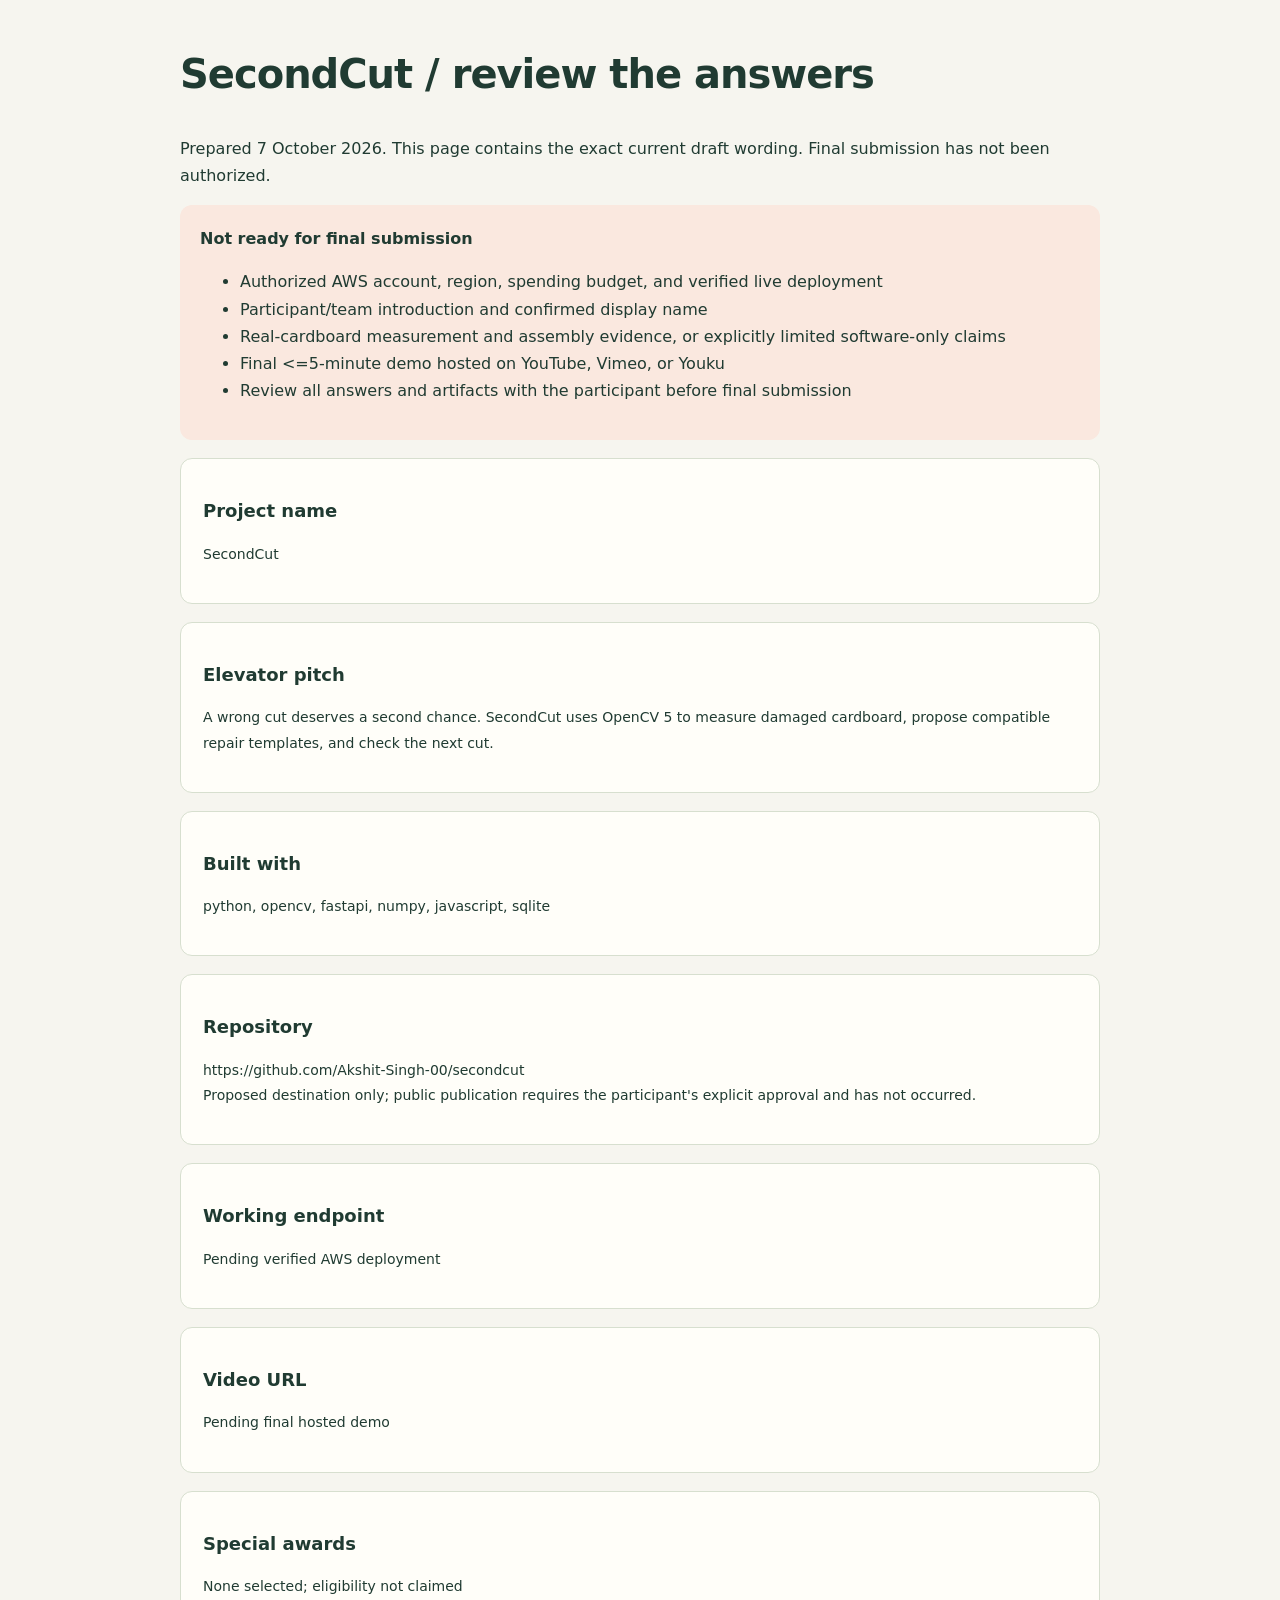
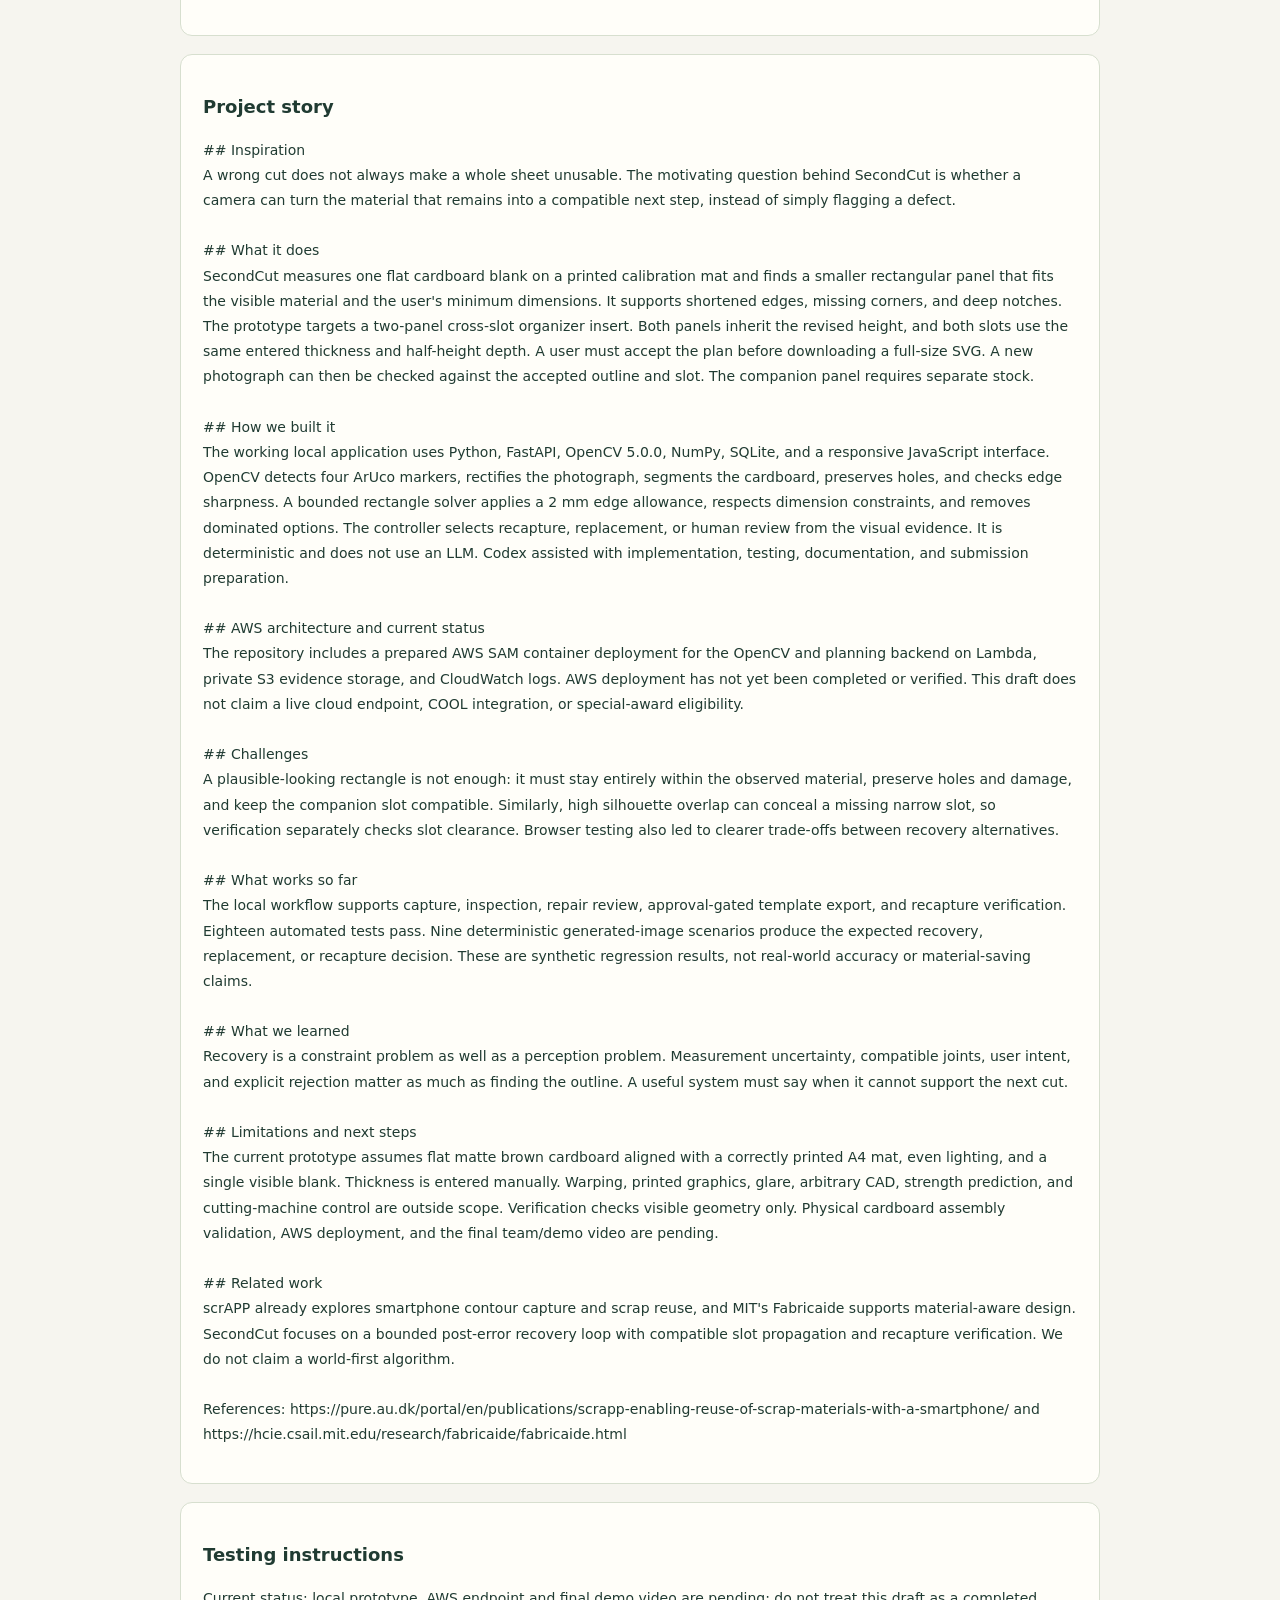
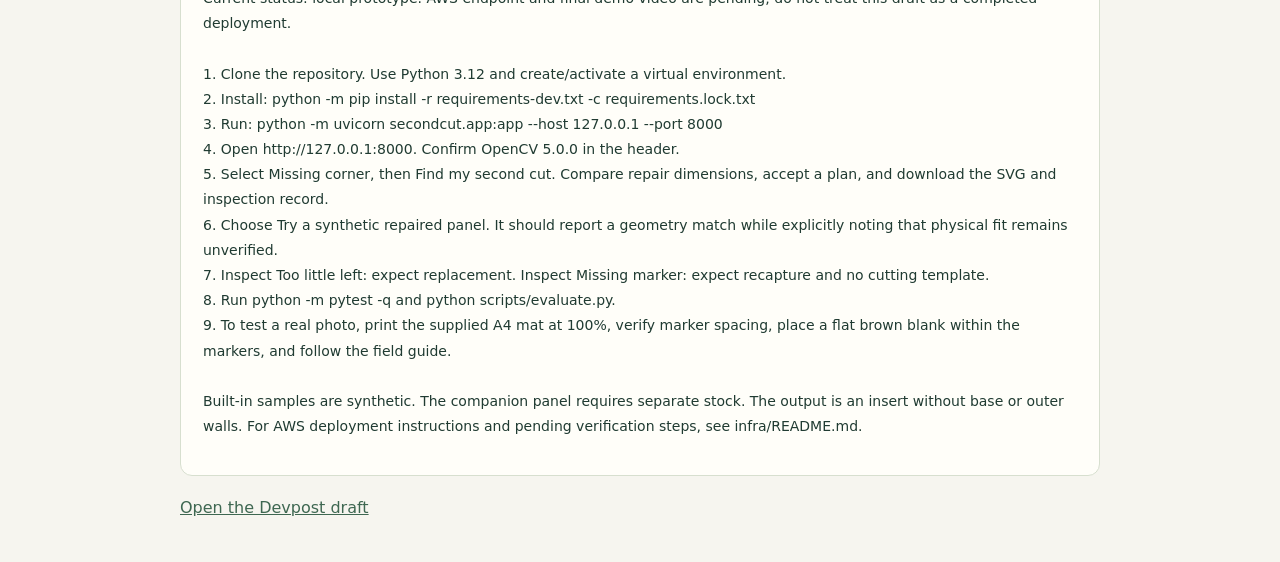
==== docs/submission-review.html @ 2cb33e7e "Build SecondCut OpenCV recovery prototype and judge materials" ====
<!doctype html><html lang="en"><head><meta charset="utf-8"><meta name="viewport" content="width=device-width,initial-scale=1"><title>SecondCut - submission review</title><style>body{font:16px/1.7 system-ui;background:#f6f5ef;color:#203b32;max-width:920px;margin:40px auto;padding:0 24px}h1{font-size:40px;letter-spacing:-1px}h2{font-size:18px}section{background:#fffef9;border:1px solid #d7dfcf;padding:22px;margin:18px 0;border-radius:12px}pre{font:14px/1.8 system-ui;white-space:pre-wrap;overflow-wrap:anywhere}.status{padding:20px;background:#fae8df;border-radius:12px}a{color:#3e6751}</style></head><body><h1>SecondCut / review the answers</h1><p>Prepared 7 October 2026. This page contains the exact current draft wording. Final submission has not been authorized.</p><div class="status"><strong>Not ready for final submission</strong><ul><li>Authorized AWS account, region, spending budget, and verified live deployment</li><li>Participant/team introduction and confirmed display name</li><li>Real-cardboard measurement and assembly evidence, or explicitly limited software-only claims</li><li>Final &lt;=5-minute demo hosted on YouTube, Vimeo, or Youku</li><li>Review all answers and artifacts with the participant before final submission</li></ul></div><section><h2>Project name</h2><pre>SecondCut</pre></section><section><h2>Elevator pitch</h2><pre>A wrong cut deserves a second chance. SecondCut uses OpenCV 5 to measure damaged cardboard, propose compatible repair templates, and check the next cut.</pre></section><section><h2>Built with</h2><pre>python, opencv, fastapi, numpy, javascript, sqlite</pre></section><section><h2>Repository</h2><pre>https://github.com/Akshit-Singh-00/secondcut
Proposed destination only; public publication requires the participant&#x27;s explicit approval and has not occurred.</pre></section><section><h2>Working endpoint</h2><pre>Pending verified AWS deployment</pre></section><section><h2>Video URL</h2><pre>Pending final hosted demo</pre></section><section><h2>Special awards</h2><pre>None selected; eligibility not claimed</pre></section><section><h2>Project story</h2><pre>## Inspiration
A wrong cut does not always make a whole sheet unusable. The motivating question behind SecondCut is whether a camera can turn the material that remains into a compatible next step, instead of simply flagging a defect.

## What it does
SecondCut measures one flat cardboard blank on a printed calibration mat and finds a smaller rectangular panel that fits the visible material and the user&#x27;s minimum dimensions. It supports shortened edges, missing corners, and deep notches. The prototype targets a two-panel cross-slot organizer insert. Both panels inherit the revised height, and both slots use the same entered thickness and half-height depth. A user must accept the plan before downloading a full-size SVG. A new photograph can then be checked against the accepted outline and slot. The companion panel requires separate stock.

## How we built it
The working local application uses Python, FastAPI, OpenCV 5.0.0, NumPy, SQLite, and a responsive JavaScript interface. OpenCV detects four ArUco markers, rectifies the photograph, segments the cardboard, preserves holes, and checks edge sharpness. A bounded rectangle solver applies a 2 mm edge allowance, respects dimension constraints, and removes dominated options. The controller selects recapture, replacement, or human review from the visual evidence. It is deterministic and does not use an LLM. Codex assisted with implementation, testing, documentation, and submission preparation.

## AWS architecture and current status
The repository includes a prepared AWS SAM container deployment for the OpenCV and planning backend on Lambda, private S3 evidence storage, and CloudWatch logs. AWS deployment has not yet been completed or verified. This draft does not claim a live cloud endpoint, COOL integration, or special-award eligibility.

## Challenges
A plausible-looking rectangle is not enough: it must stay entirely within the observed material, preserve holes and damage, and keep the companion slot compatible. Similarly, high silhouette overlap can conceal a missing narrow slot, so verification separately checks slot clearance. Browser testing also led to clearer trade-offs between recovery alternatives.

## What works so far
The local workflow supports capture, inspection, repair review, approval-gated template export, and recapture verification. Eighteen automated tests pass. Nine deterministic generated-image scenarios produce the expected recovery, replacement, or recapture decision. These are synthetic regression results, not real-world accuracy or material-saving claims.

## What we learned
Recovery is a constraint problem as well as a perception problem. Measurement uncertainty, compatible joints, user intent, and explicit rejection matter as much as finding the outline. A useful system must say when it cannot support the next cut.

## Limitations and next steps
The current prototype assumes flat matte brown cardboard aligned with a correctly printed A4 mat, even lighting, and a single visible blank. Thickness is entered manually. Warping, printed graphics, glare, arbitrary CAD, strength prediction, and cutting-machine control are outside scope. Verification checks visible geometry only. Physical cardboard assembly validation, AWS deployment, and the final team/demo video are pending.

## Related work
scrAPP already explores smartphone contour capture and scrap reuse, and MIT&#x27;s Fabricaide supports material-aware design. SecondCut focuses on a bounded post-error recovery loop with compatible slot propagation and recapture verification. We do not claim a world-first algorithm.

References: https://pure.au.dk/portal/en/publications/scrapp-enabling-reuse-of-scrap-materials-with-a-smartphone/ and https://hcie.csail.mit.edu/research/fabricaide/fabricaide.html</pre></section><section><h2>Testing instructions</h2><pre>Current status: local prototype. AWS endpoint and final demo video are pending; do not treat this draft as a completed deployment.

1. Clone the repository. Use Python 3.12 and create/activate a virtual environment.
2. Install: python -m pip install -r requirements-dev.txt -c requirements.lock.txt
3. Run: python -m uvicorn secondcut.app:app --host 127.0.0.1 --port 8000
4. Open http://127.0.0.1:8000. Confirm OpenCV 5.0.0 in the header.
5. Select Missing corner, then Find my second cut. Compare repair dimensions, accept a plan, and download the SVG and inspection record.
6. Choose Try a synthetic repaired panel. It should report a geometry match while explicitly noting that physical fit remains unverified.
7. Inspect Too little left: expect replacement. Inspect Missing marker: expect recapture and no cutting template.
8. Run python -m pytest -q and python scripts/evaluate.py.
9. To test a real photo, print the supplied A4 mat at 100%, verify marker spacing, place a flat brown blank within the markers, and follow the field guide.

Built-in samples are synthetic. The companion panel requires separate stock. The output is an insert without base or outer walls. For AWS deployment instructions and pending verification steps, see infra/README.md.</pre></section><p><a href="https://devpost.com/submit-to/30984-opencv-ai-competition-2026-powered-by-aws/manage/submissions/1222437-secondcut/project-overview">Open the Devpost draft</a></p></body></html>
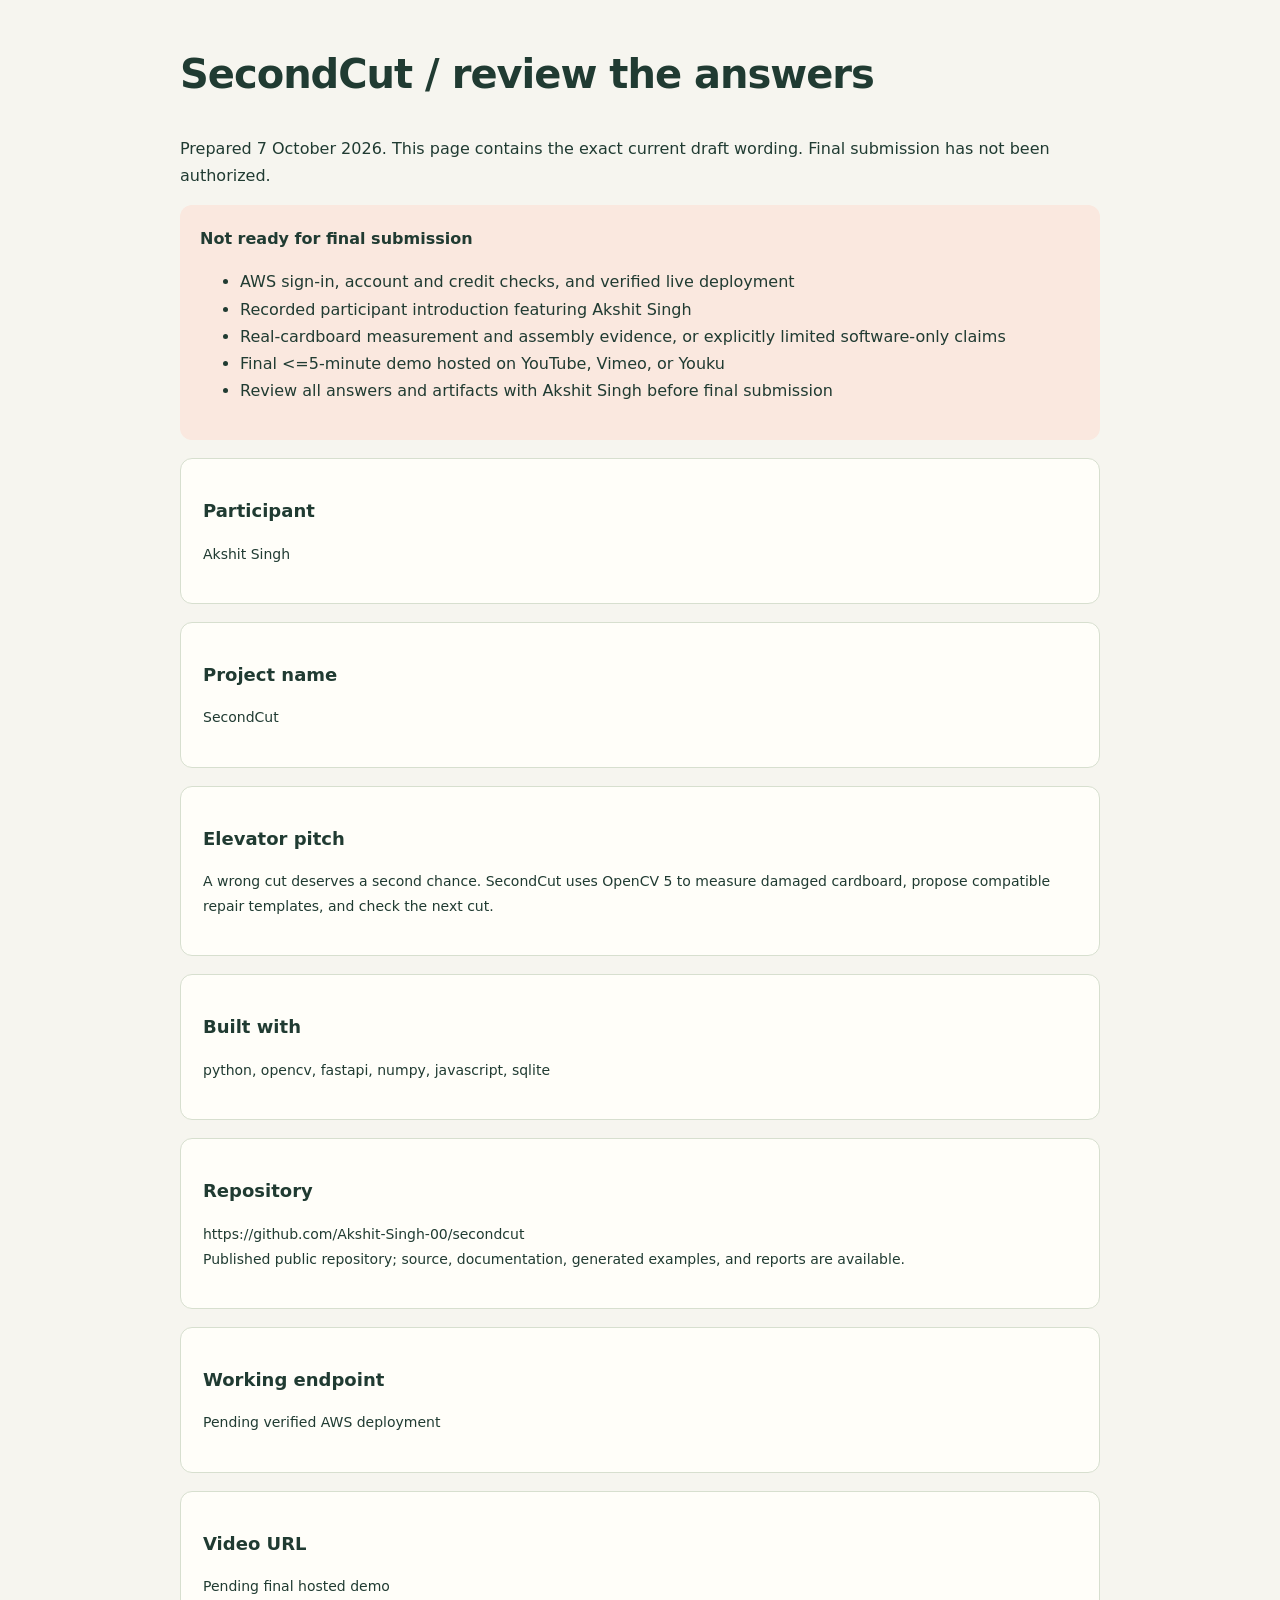
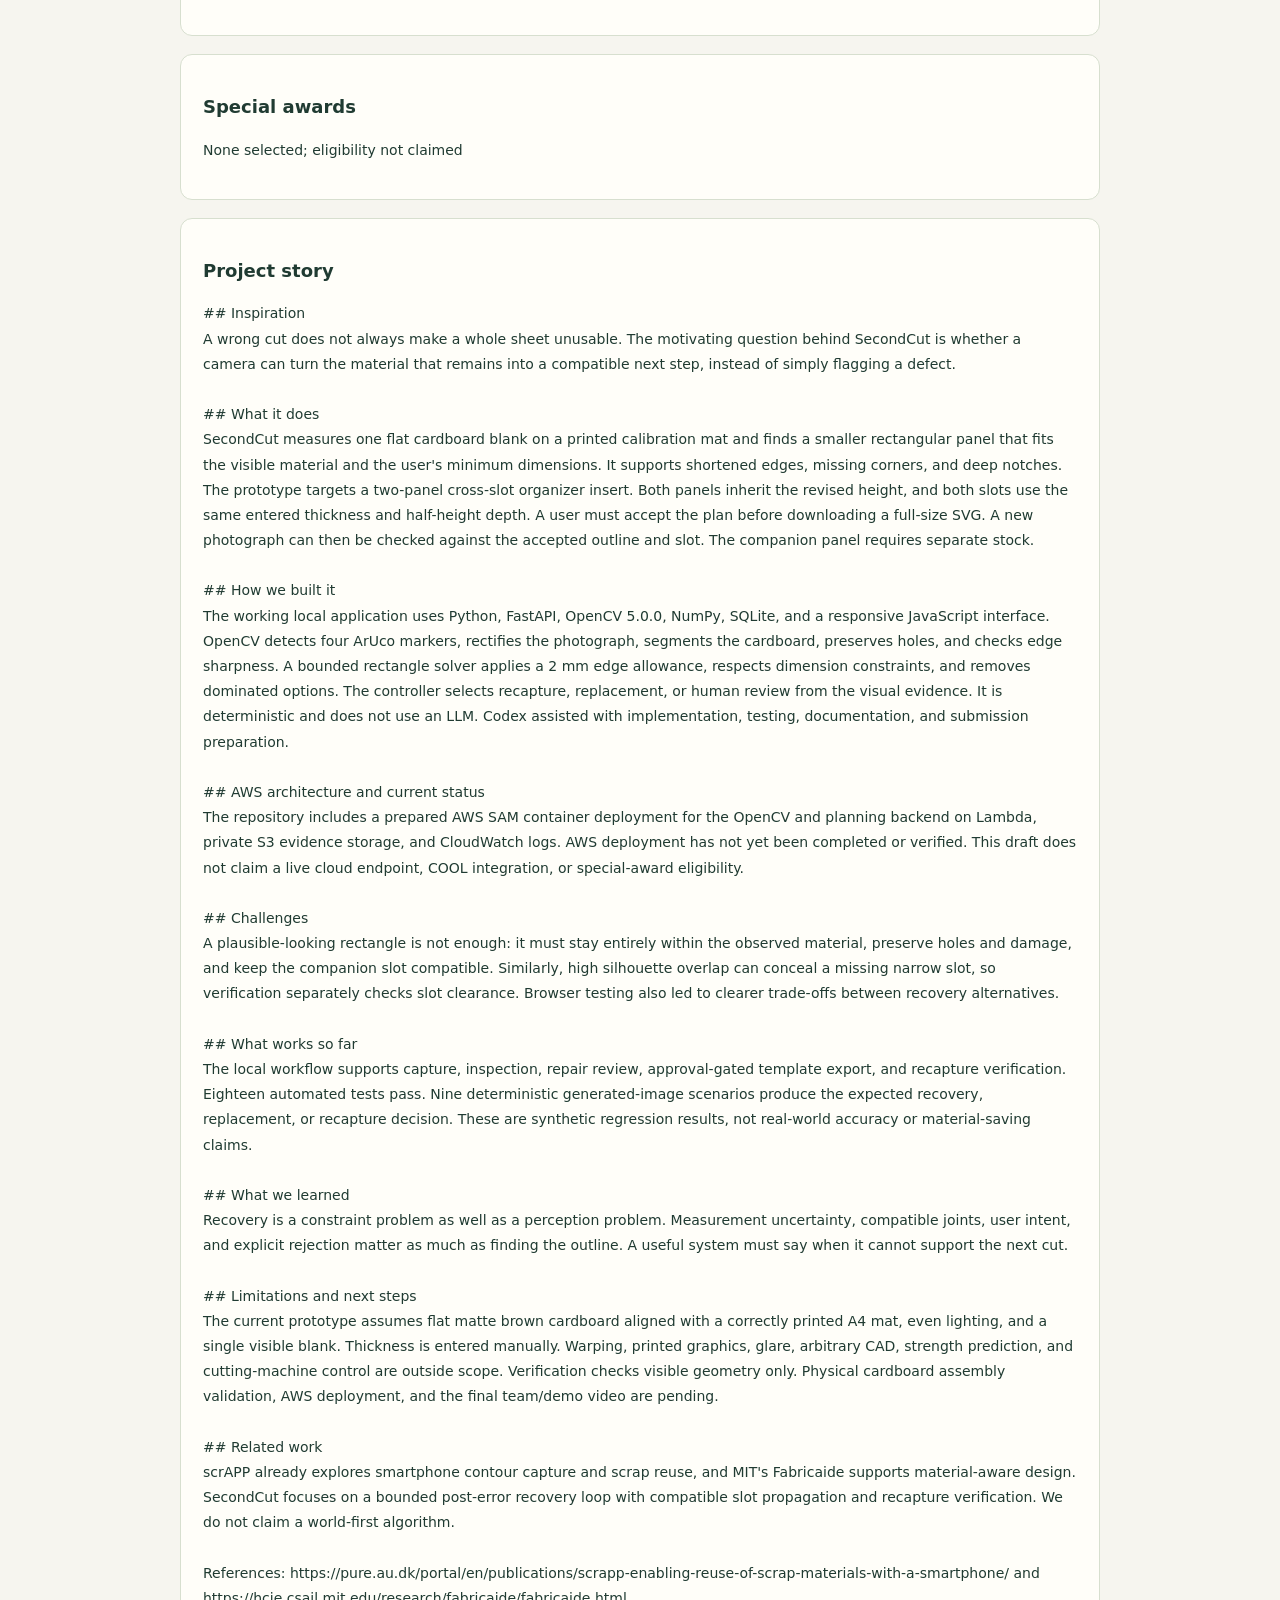
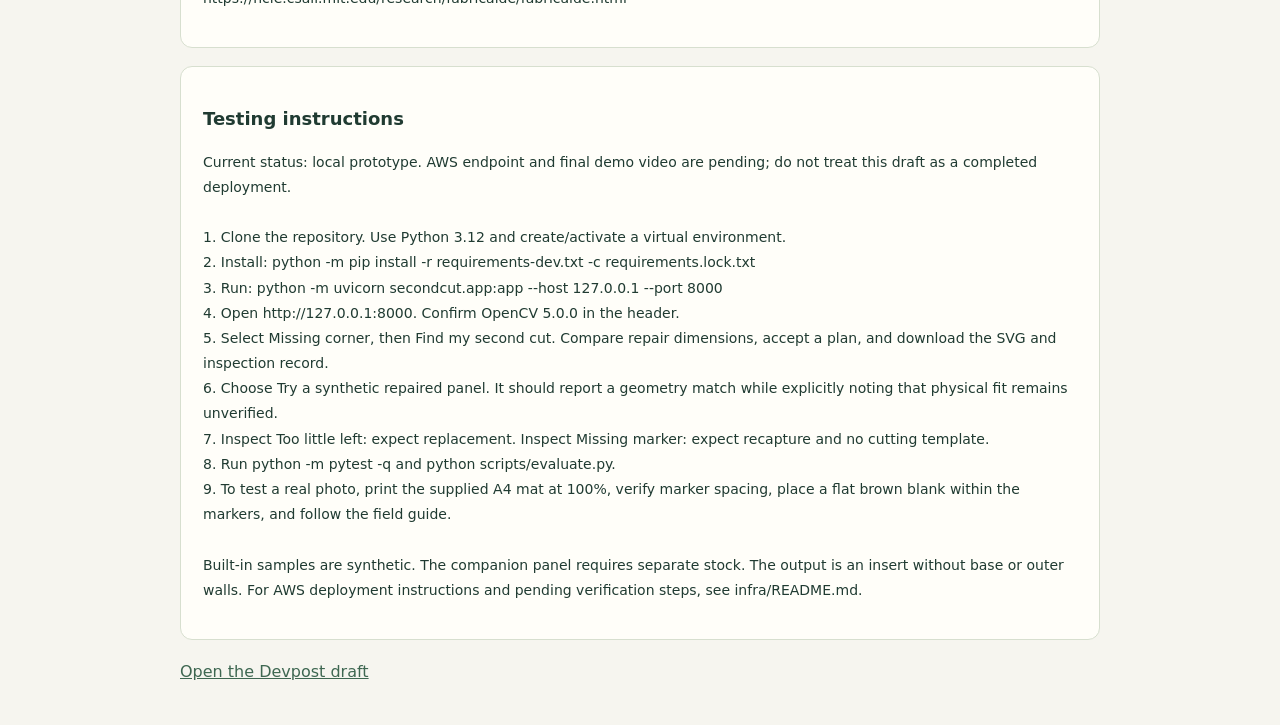
==== commit 4b55d305: "Record published repository and confirmed participant" ====
--- a/docs/submission-review.html
+++ b/docs/submission-review.html
@@ -1,5 +1,5 @@
-<!doctype html><html lang="en"><head><meta charset="utf-8"><meta name="viewport" content="width=device-width,initial-scale=1"><title>SecondCut - submission review</title><style>body{font:16px/1.7 system-ui;background:#f6f5ef;color:#203b32;max-width:920px;margin:40px auto;padding:0 24px}h1{font-size:40px;letter-spacing:-1px}h2{font-size:18px}section{background:#fffef9;border:1px solid #d7dfcf;padding:22px;margin:18px 0;border-radius:12px}pre{font:14px/1.8 system-ui;white-space:pre-wrap;overflow-wrap:anywhere}.status{padding:20px;background:#fae8df;border-radius:12px}a{color:#3e6751}</style></head><body><h1>SecondCut / review the answers</h1><p>Prepared 7 October 2026. This page contains the exact current draft wording. Final submission has not been authorized.</p><div class="status"><strong>Not ready for final submission</strong><ul><li>Authorized AWS account, region, spending budget, and verified live deployment</li><li>Participant/team introduction and confirmed display name</li><li>Real-cardboard measurement and assembly evidence, or explicitly limited software-only claims</li><li>Final &lt;=5-minute demo hosted on YouTube, Vimeo, or Youku</li><li>Review all answers and artifacts with the participant before final submission</li></ul></div><section><h2>Project name</h2><pre>SecondCut</pre></section><section><h2>Elevator pitch</h2><pre>A wrong cut deserves a second chance. SecondCut uses OpenCV 5 to measure damaged cardboard, propose compatible repair templates, and check the next cut.</pre></section><section><h2>Built with</h2><pre>python, opencv, fastapi, numpy, javascript, sqlite</pre></section><section><h2>Repository</h2><pre>https://github.com/Akshit-Singh-00/secondcut
-Proposed destination only; public publication requires the participant&#x27;s explicit approval and has not occurred.</pre></section><section><h2>Working endpoint</h2><pre>Pending verified AWS deployment</pre></section><section><h2>Video URL</h2><pre>Pending final hosted demo</pre></section><section><h2>Special awards</h2><pre>None selected; eligibility not claimed</pre></section><section><h2>Project story</h2><pre>## Inspiration
+<!doctype html><html lang="en"><head><meta charset="utf-8"><meta name="viewport" content="width=device-width,initial-scale=1"><title>SecondCut - submission review</title><style>body{font:16px/1.7 system-ui;background:#f6f5ef;color:#203b32;max-width:920px;margin:40px auto;padding:0 24px}h1{font-size:40px;letter-spacing:-1px}h2{font-size:18px}section{background:#fffef9;border:1px solid #d7dfcf;padding:22px;margin:18px 0;border-radius:12px}pre{font:14px/1.8 system-ui;white-space:pre-wrap;overflow-wrap:anywhere}.status{padding:20px;background:#fae8df;border-radius:12px}a{color:#3e6751}</style></head><body><h1>SecondCut / review the answers</h1><p>Prepared 7 October 2026. This page contains the exact current draft wording. Final submission has not been authorized.</p><div class="status"><strong>Not ready for final submission</strong><ul><li>AWS sign-in, account and credit checks, and verified live deployment</li><li>Recorded participant introduction featuring Akshit Singh</li><li>Real-cardboard measurement and assembly evidence, or explicitly limited software-only claims</li><li>Final &lt;=5-minute demo hosted on YouTube, Vimeo, or Youku</li><li>Review all answers and artifacts with Akshit Singh before final submission</li></ul></div><section><h2>Participant</h2><pre>Akshit Singh</pre></section><section><h2>Project name</h2><pre>SecondCut</pre></section><section><h2>Elevator pitch</h2><pre>A wrong cut deserves a second chance. SecondCut uses OpenCV 5 to measure damaged cardboard, propose compatible repair templates, and check the next cut.</pre></section><section><h2>Built with</h2><pre>python, opencv, fastapi, numpy, javascript, sqlite</pre></section><section><h2>Repository</h2><pre>https://github.com/Akshit-Singh-00/secondcut
+Published public repository; source, documentation, generated examples, and reports are available.</pre></section><section><h2>Working endpoint</h2><pre>Pending verified AWS deployment</pre></section><section><h2>Video URL</h2><pre>Pending final hosted demo</pre></section><section><h2>Special awards</h2><pre>None selected; eligibility not claimed</pre></section><section><h2>Project story</h2><pre>## Inspiration
 A wrong cut does not always make a whole sheet unusable. The motivating question behind SecondCut is whether a camera can turn the material that remains into a compatible next step, instead of simply flagging a defect.
 
 ## What it does
